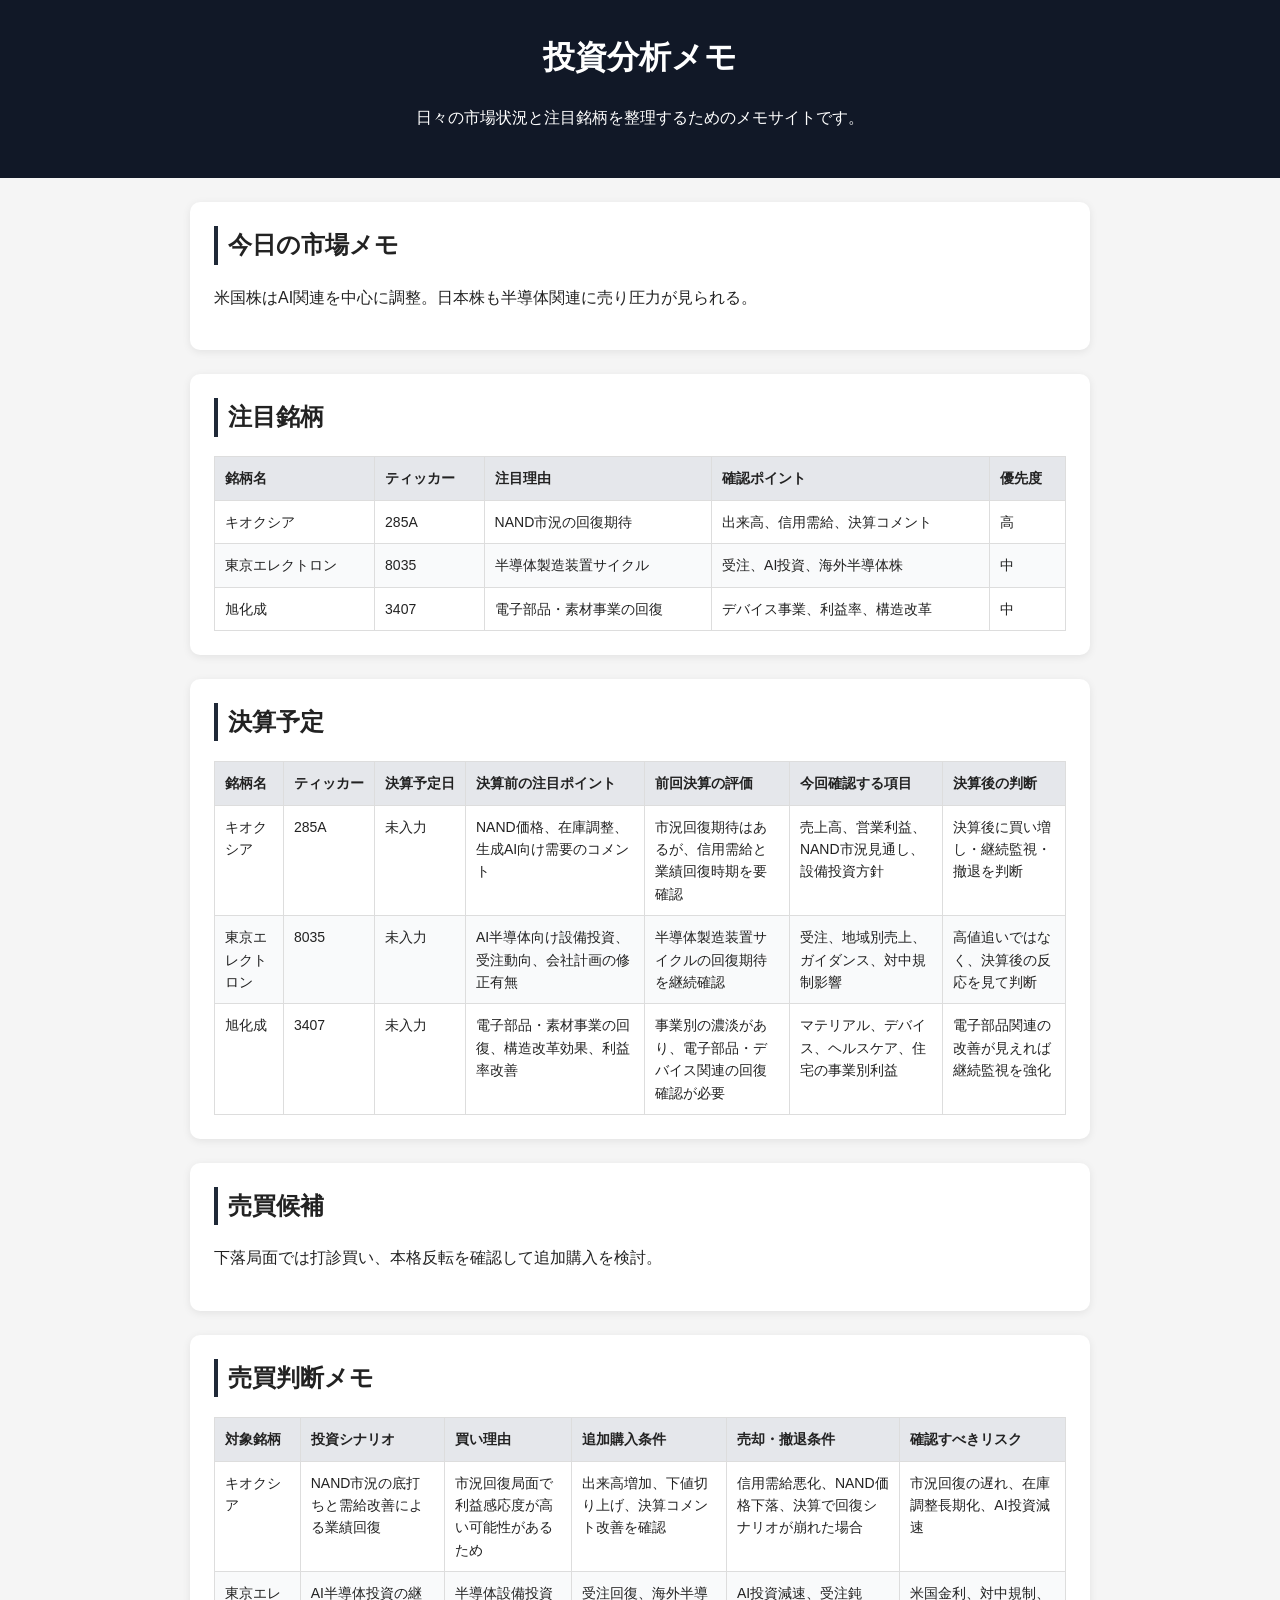
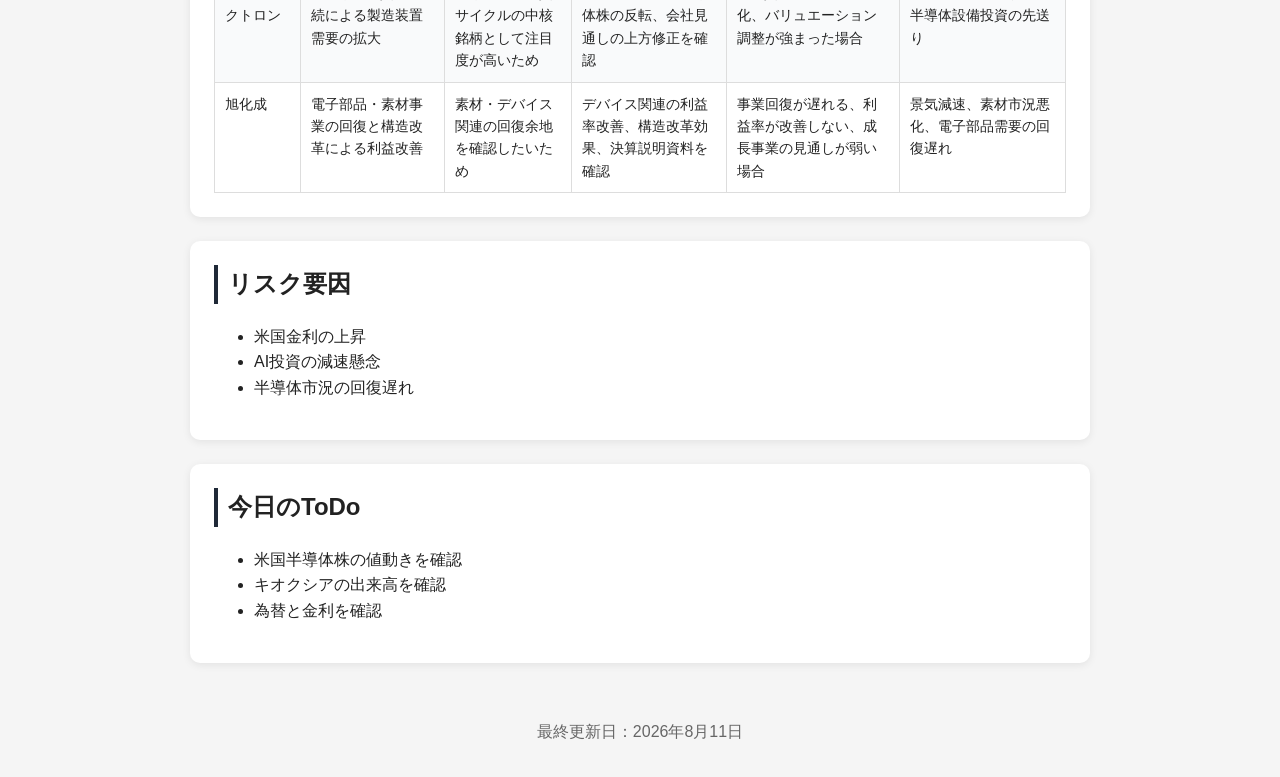
==== index.html @ b63d3e68 "Add earnings schedule section Add earnings schedule section" ====
<!DOCTYPE html>
<html lang="ja">
<head>
  <meta charset="UTF-8">
  <title>投資分析メモ</title>
  <link rel="stylesheet" href="style.css">
</head>
<body>
  <header>
    <h1>投資分析メモ</h1>
    <p>日々の市場状況と注目銘柄を整理するためのメモサイトです。</p>
  </header>

  <main>
    <section>
      <h2>今日の市場メモ</h2>
      <p>米国株はAI関連を中心に調整。日本株も半導体関連に売り圧力が見られる。</p>
    </section>

<section>
  <h2>注目銘柄</h2>
  <table>
    <thead>
      <tr>
        <th>銘柄名</th>
        <th>ティッカー</th>
        <th>注目理由</th>
        <th>確認ポイント</th>
        <th>優先度</th>
      </tr>
    </thead>
    <tbody>
      <tr>
        <td>キオクシア</td>
        <td>285A</td>
        <td>NAND市況の回復期待</td>
        <td>出来高、信用需給、決算コメント</td>
        <td>高</td>
      </tr>
      <tr>
        <td>東京エレクトロン</td>
        <td>8035</td>
        <td>半導体製造装置サイクル</td>
        <td>受注、AI投資、海外半導体株</td>
        <td>中</td>
      </tr>
      <tr>
        <td>旭化成</td>
        <td>3407</td>
        <td>電子部品・素材事業の回復</td>
        <td>デバイス事業、利益率、構造改革</td>
        <td>中</td>
      </tr>
    </tbody>
  </table>
</section>
<section>
  <h2>決算予定</h2>
  <table>
    <thead>
      <tr>
        <th>銘柄名</th>
        <th>ティッカー</th>
        <th>決算予定日</th>
        <th>決算前の注目ポイント</th>
        <th>前回決算の評価</th>
        <th>今回確認する項目</th>
        <th>決算後の判断</th>
      </tr>
    </thead>
    <tbody>
      <tr>
        <td>キオクシア</td>
        <td>285A</td>
        <td>未入力</td>
        <td>NAND価格、在庫調整、生成AI向け需要のコメント</td>
        <td>市況回復期待はあるが、信用需給と業績回復時期を要確認</td>
        <td>売上高、営業利益、NAND市況見通し、設備投資方針</td>
        <td>決算後に買い増し・継続監視・撤退を判断</td>
      </tr>
      <tr>
        <td>東京エレクトロン</td>
        <td>8035</td>
        <td>未入力</td>
        <td>AI半導体向け設備投資、受注動向、会社計画の修正有無</td>
        <td>半導体製造装置サイクルの回復期待を継続確認</td>
        <td>受注、地域別売上、ガイダンス、対中規制影響</td>
        <td>高値追いではなく、決算後の反応を見て判断</td>
      </tr>
      <tr>
        <td>旭化成</td>
        <td>3407</td>
        <td>未入力</td>
        <td>電子部品・素材事業の回復、構造改革効果、利益率改善</td>
        <td>事業別の濃淡があり、電子部品・デバイス関連の回復確認が必要</td>
        <td>マテリアル、デバイス、ヘルスケア、住宅の事業別利益</td>
        <td>電子部品関連の改善が見えれば継続監視を強化</td>
      </tr>
    </tbody>
  </table>
</section>
    <section>
      <h2>売買候補</h2>
      <p>下落局面では打診買い、本格反転を確認して追加購入を検討。</p>
    </section>
<section>
  <h2>売買判断メモ</h2>
  <table>
    <thead>
      <tr>
        <th>対象銘柄</th>
        <th>投資シナリオ</th>
        <th>買い理由</th>
        <th>追加購入条件</th>
        <th>売却・撤退条件</th>
        <th>確認すべきリスク</th>
      </tr>
    </thead>
    <tbody>
      <tr>
        <td>キオクシア</td>
        <td>NAND市況の底打ちと需給改善による業績回復</td>
        <td>市況回復局面で利益感応度が高い可能性があるため</td>
        <td>出来高増加、下値切り上げ、決算コメント改善を確認</td>
        <td>信用需給悪化、NAND価格下落、決算で回復シナリオが崩れた場合</td>
        <td>市況回復の遅れ、在庫調整長期化、AI投資減速</td>
      </tr>
      <tr>
        <td>東京エレクトロン</td>
        <td>AI半導体投資の継続による製造装置需要の拡大</td>
        <td>半導体設備投資サイクルの中核銘柄として注目度が高いため</td>
        <td>受注回復、海外半導体株の反転、会社見通しの上方修正を確認</td>
        <td>AI投資減速、受注鈍化、バリュエーション調整が強まった場合</td>
        <td>米国金利、対中規制、半導体設備投資の先送り</td>
      </tr>
      <tr>
        <td>旭化成</td>
        <td>電子部品・素材事業の回復と構造改革による利益改善</td>
        <td>素材・デバイス関連の回復余地を確認したいため</td>
        <td>デバイス関連の利益率改善、構造改革効果、決算説明資料を確認</td>
        <td>事業回復が遅れる、利益率が改善しない、成長事業の見通しが弱い場合</td>
        <td>景気減速、素材市況悪化、電子部品需要の回復遅れ</td>
      </tr>
    </tbody>
  </table>
</section>
    <section>
      <h2>リスク要因</h2>
      <ul>
        <li>米国金利の上昇</li>
        <li>AI投資の減速懸念</li>
        <li>半導体市況の回復遅れ</li>
      </ul>
    </section>

    <section>
      <h2>今日のToDo</h2>
      <ul>
        <li>米国半導体株の値動きを確認</li>
        <li>キオクシアの出来高を確認</li>
        <li>為替と金利を確認</li>
      </ul>
    </section>
  </main>

  <footer>
    <p>最終更新日：2026年8月11日</p>
  </footer>
</body>
</html>
---- style.css ----
body {
  font-family: sans-serif;
  line-height: 1.6;
  margin: 0;
  background-color: #f5f5f5;
  color: #222;
}

header {
  background-color: #111827;
  color: white;
  padding: 32px 24px;
  text-align: center;
}

main {
  max-width: 900px;
  margin: 24px auto;
  padding: 0 16px;
}

section {
  background-color: white;
  margin-bottom: 24px;
  padding: 24px;
  border-radius: 10px;
  box-shadow: 0 2px 8px rgba(0, 0, 0, 0.08);
}

h1, h2 {
  margin-top: 0;
}
h2 {
  border-left: 4px solid #1f2937;
  padding-left: 10px;
}

footer {
  text-align: center;
  padding: 16px;
  color: #666;
}
table {
  width: 100%;
  border-collapse: collapse;
  margin-top: 12px;
  background-color: white;
}

th, td {
  border: 1px solid #ddd;
  padding: 10px;
  text-align: left;
  vertical-align: top;
  font-size: 14px;
}

th {
  background-color: #e5e7eb;
  font-weight: bold;
  white-space: nowrap;
}

tr:nth-child(even) {
  background-color: #f9fafb;
}

@media (max-width: 768px) {
  main {
    padding: 0 8px;
  }

  section {
    padding: 16px;
  }

  table {
    display: block;
    overflow-x: auto;
    white-space: nowrap;
  }
}
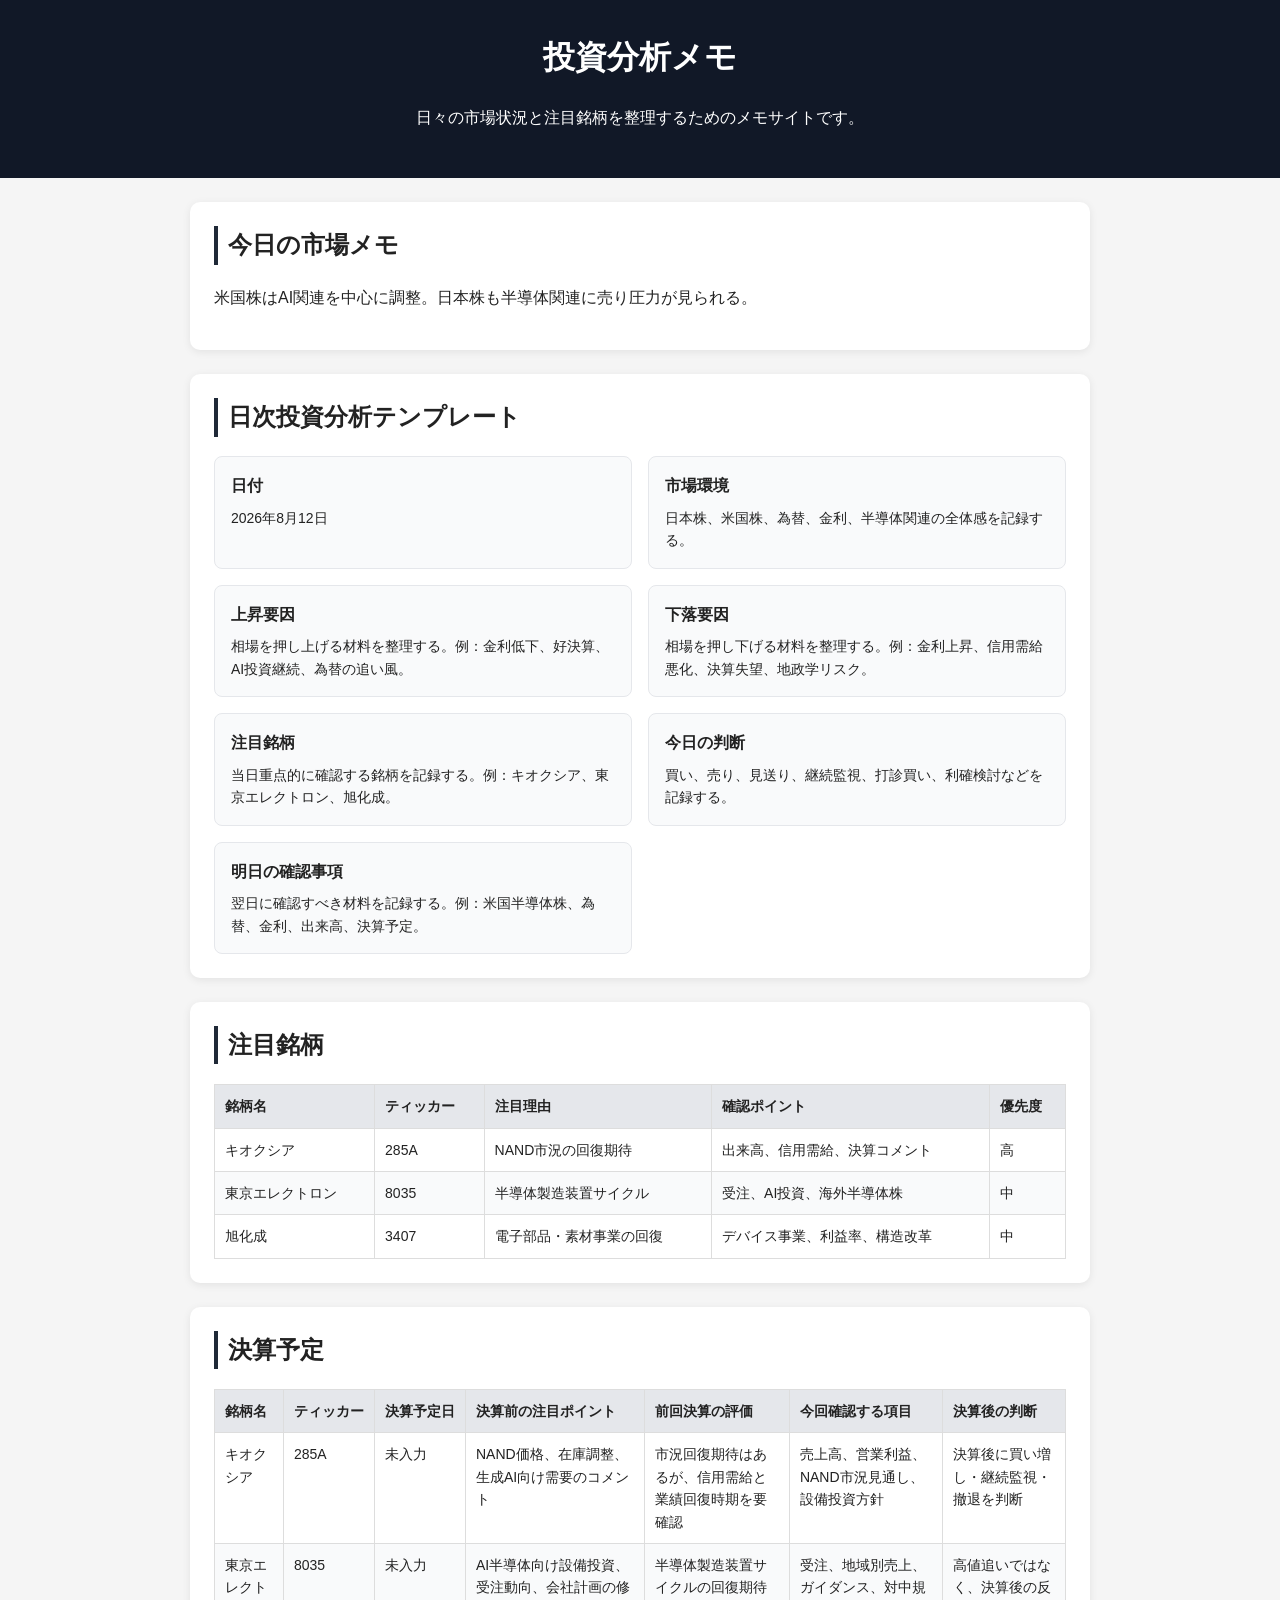
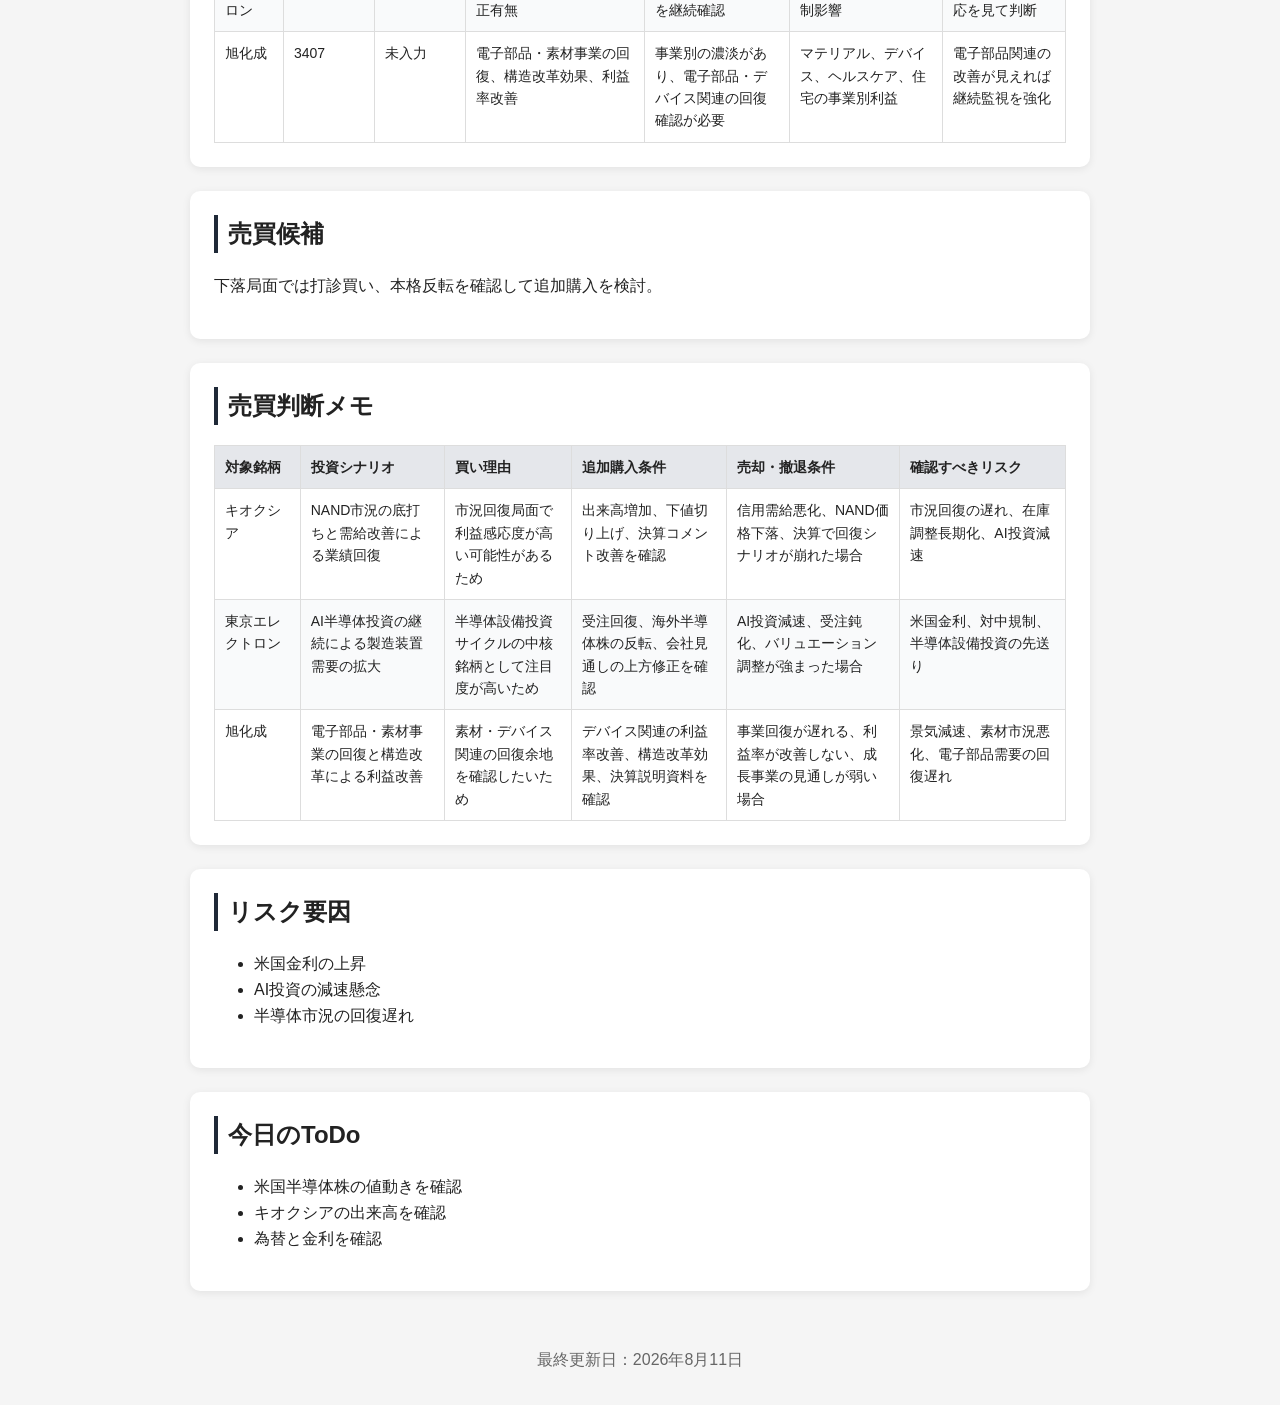
==== commit 7c6bc467: "Add daily analysis template section Add a card-based template for daily market review, drivers, deci" ====
--- a/index.html
+++ b/index.html
@@ -16,7 +16,45 @@
       <h2>今日の市場メモ</h2>
       <p>米国株はAI関連を中心に調整。日本株も半導体関連に売り圧力が見られる。</p>
     </section>
-
+<section>
+  <h2>日次投資分析テンプレート</h2>
+  <div class="analysis-template">
+    <div class="template-item">
+      <h3>日付</h3>
+      <p>2026年8月12日</p>
+    </div>
+
+    <div class="template-item">
+      <h3>市場環境</h3>
+      <p>日本株、米国株、為替、金利、半導体関連の全体感を記録する。</p>
+    </div>
+
+    <div class="template-item">
+      <h3>上昇要因</h3>
+      <p>相場を押し上げる材料を整理する。例：金利低下、好決算、AI投資継続、為替の追い風。</p>
+    </div>
+
+    <div class="template-item">
+      <h3>下落要因</h3>
+      <p>相場を押し下げる材料を整理する。例：金利上昇、信用需給悪化、決算失望、地政学リスク。</p>
+    </div>
+
+    <div class="template-item">
+      <h3>注目銘柄</h3>
+      <p>当日重点的に確認する銘柄を記録する。例：キオクシア、東京エレクトロン、旭化成。</p>
+    </div>
+
+    <div class="template-item">
+      <h3>今日の判断</h3>
+      <p>買い、売り、見送り、継続監視、打診買い、利確検討などを記録する。</p>
+    </div>
+
+    <div class="template-item">
+      <h3>明日の確認事項</h3>
+      <p>翌日に確認すべき材料を記録する。例：米国半導体株、為替、金利、出来高、決算予定。</p>
+    </div>
+  </div>
+</section>
 <section>
   <h2>注目銘柄</h2>
   <table>
--- a/style.css
+++ b/style.css
@@ -79,4 +79,31 @@
     overflow-x: auto;
     white-space: nowrap;
   }
+   .analysis-template {
+    grid-template-columns: 1fr;
+  } 
+}
+.analysis-template {
+  display: grid;
+  grid-template-columns: 1fr 1fr;
+  gap: 16px;
+  margin-top: 16px;
+}
+
+.template-item {
+  border: 1px solid #e5e7eb;
+  border-radius: 8px;
+  padding: 16px;
+  background-color: #f9fafb;
+}
+
+.template-item h3 {
+  margin-top: 0;
+  margin-bottom: 8px;
+  font-size: 16px;
+}
+
+.template-item p {
+  margin: 0;
+  font-size: 14px;
 }
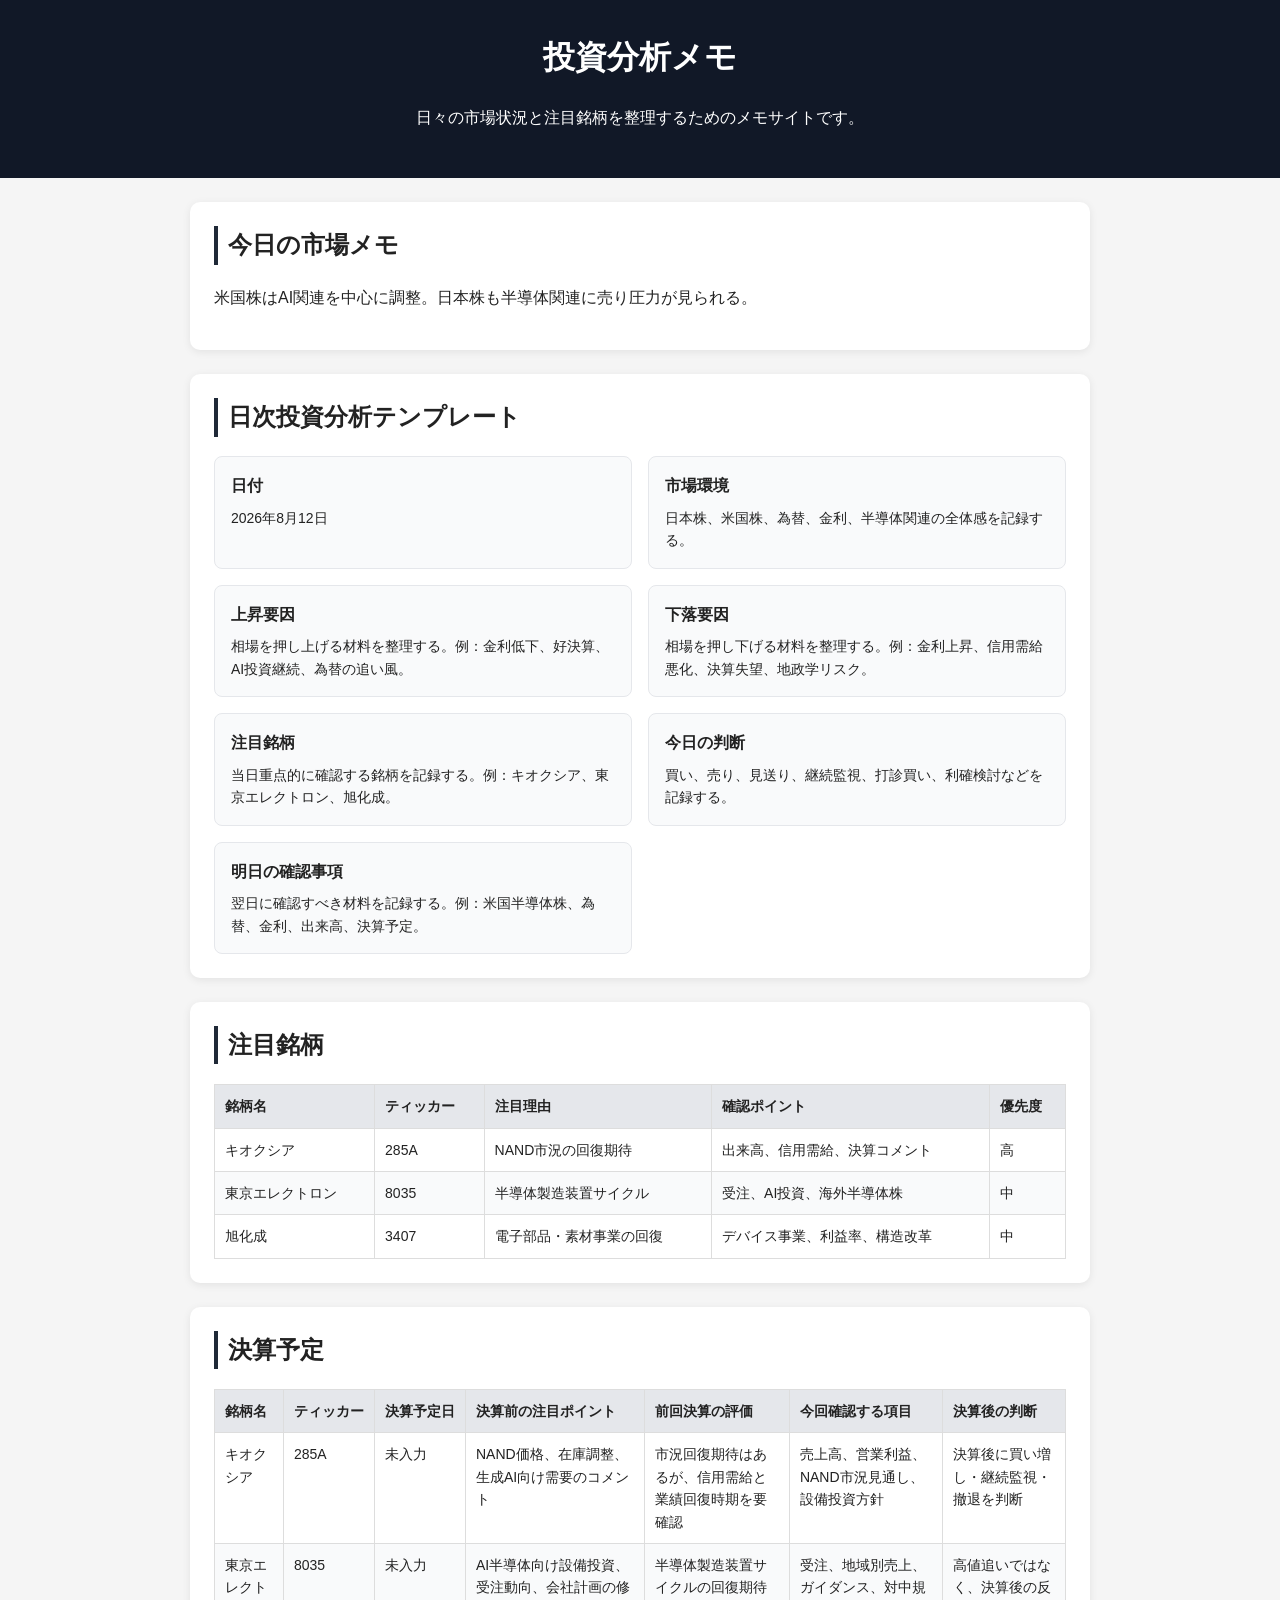
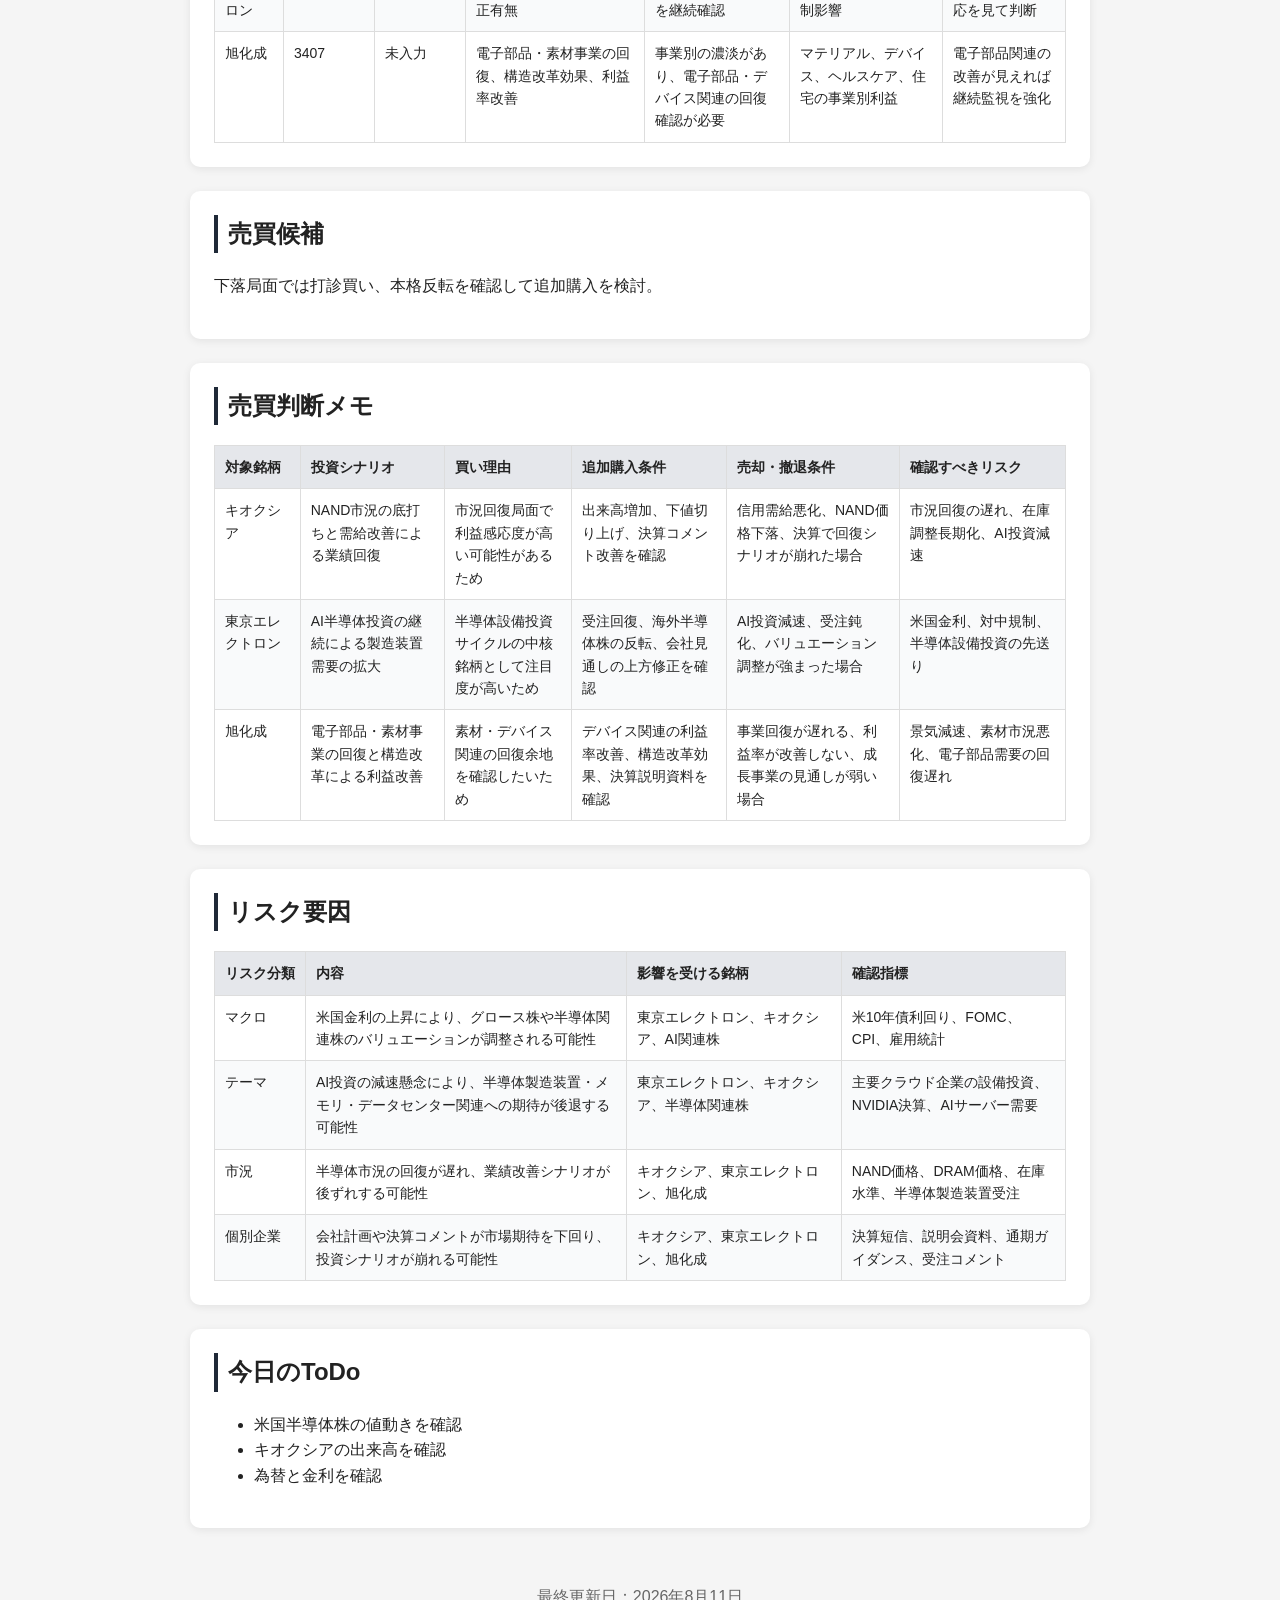
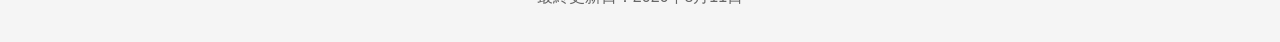
==== commit d6ef1f07: "Add risk category table Replace the risk list with a structured table and document the change in REA" ====
--- a/index.html
+++ b/index.html
@@ -182,14 +182,45 @@
     </tbody>
   </table>
 </section>
-    <section>
-      <h2>リスク要因</h2>
-      <ul>
-        <li>米国金利の上昇</li>
-        <li>AI投資の減速懸念</li>
-        <li>半導体市況の回復遅れ</li>
-      </ul>
-    </section>
+<section>
+  <h2>リスク要因</h2>
+  <table>
+    <thead>
+      <tr>
+        <th>リスク分類</th>
+        <th>内容</th>
+        <th>影響を受ける銘柄</th>
+        <th>確認指標</th>
+      </tr>
+    </thead>
+    <tbody>
+      <tr>
+        <td>マクロ</td>
+        <td>米国金利の上昇により、グロース株や半導体関連株のバリュエーションが調整される可能性</td>
+        <td>東京エレクトロン、キオクシア、AI関連株</td>
+        <td>米10年債利回り、FOMC、CPI、雇用統計</td>
+      </tr>
+      <tr>
+        <td>テーマ</td>
+        <td>AI投資の減速懸念により、半導体製造装置・メモリ・データセンター関連への期待が後退する可能性</td>
+        <td>東京エレクトロン、キオクシア、半導体関連株</td>
+        <td>主要クラウド企業の設備投資、NVIDIA決算、AIサーバー需要</td>
+      </tr>
+      <tr>
+        <td>市況</td>
+        <td>半導体市況の回復が遅れ、業績改善シナリオが後ずれする可能性</td>
+        <td>キオクシア、東京エレクトロン、旭化成</td>
+        <td>NAND価格、DRAM価格、在庫水準、半導体製造装置受注</td>
+      </tr>
+      <tr>
+        <td>個別企業</td>
+        <td>会社計画や決算コメントが市場期待を下回り、投資シナリオが崩れる可能性</td>
+        <td>キオクシア、東京エレクトロン、旭化成</td>
+        <td>決算短信、説明会資料、通期ガイダンス、受注コメント</td>
+      </tr>
+    </tbody>
+  </table>
+</section>
 
     <section>
       <h2>今日のToDo</h2>
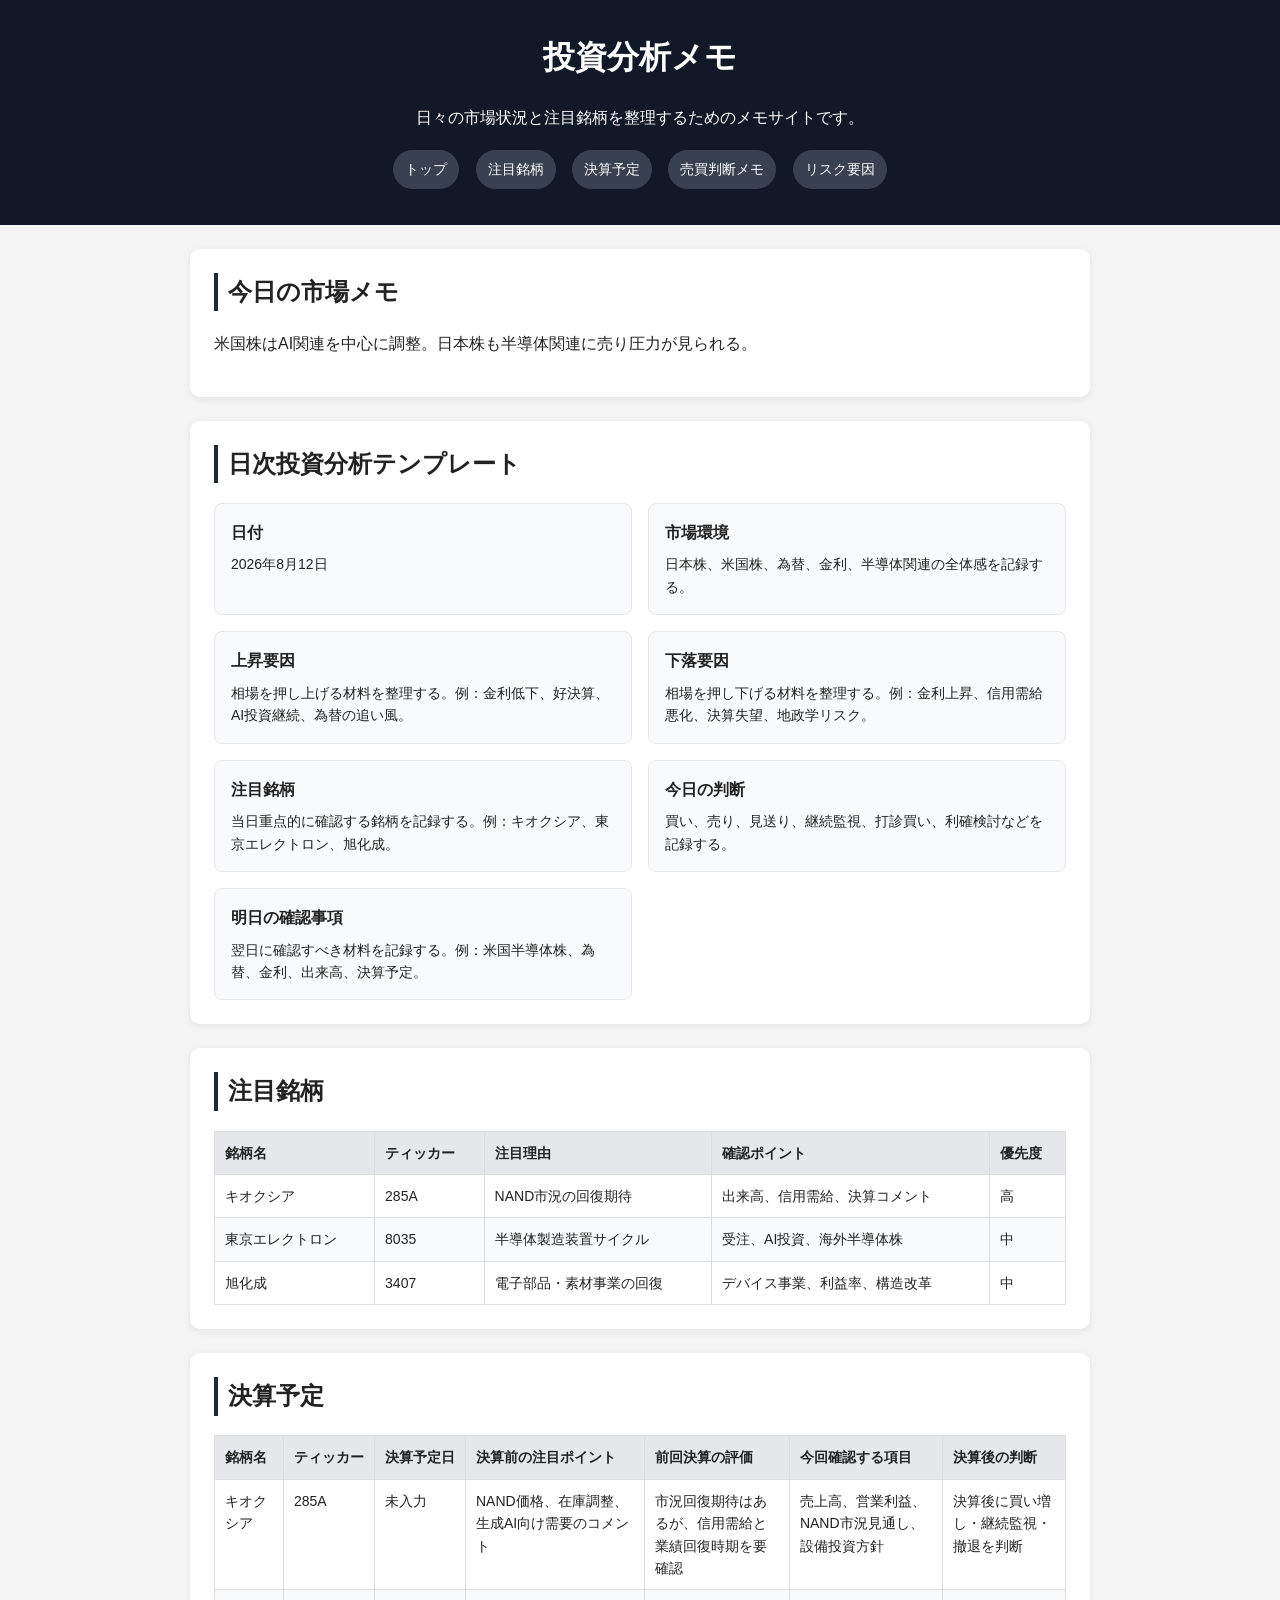
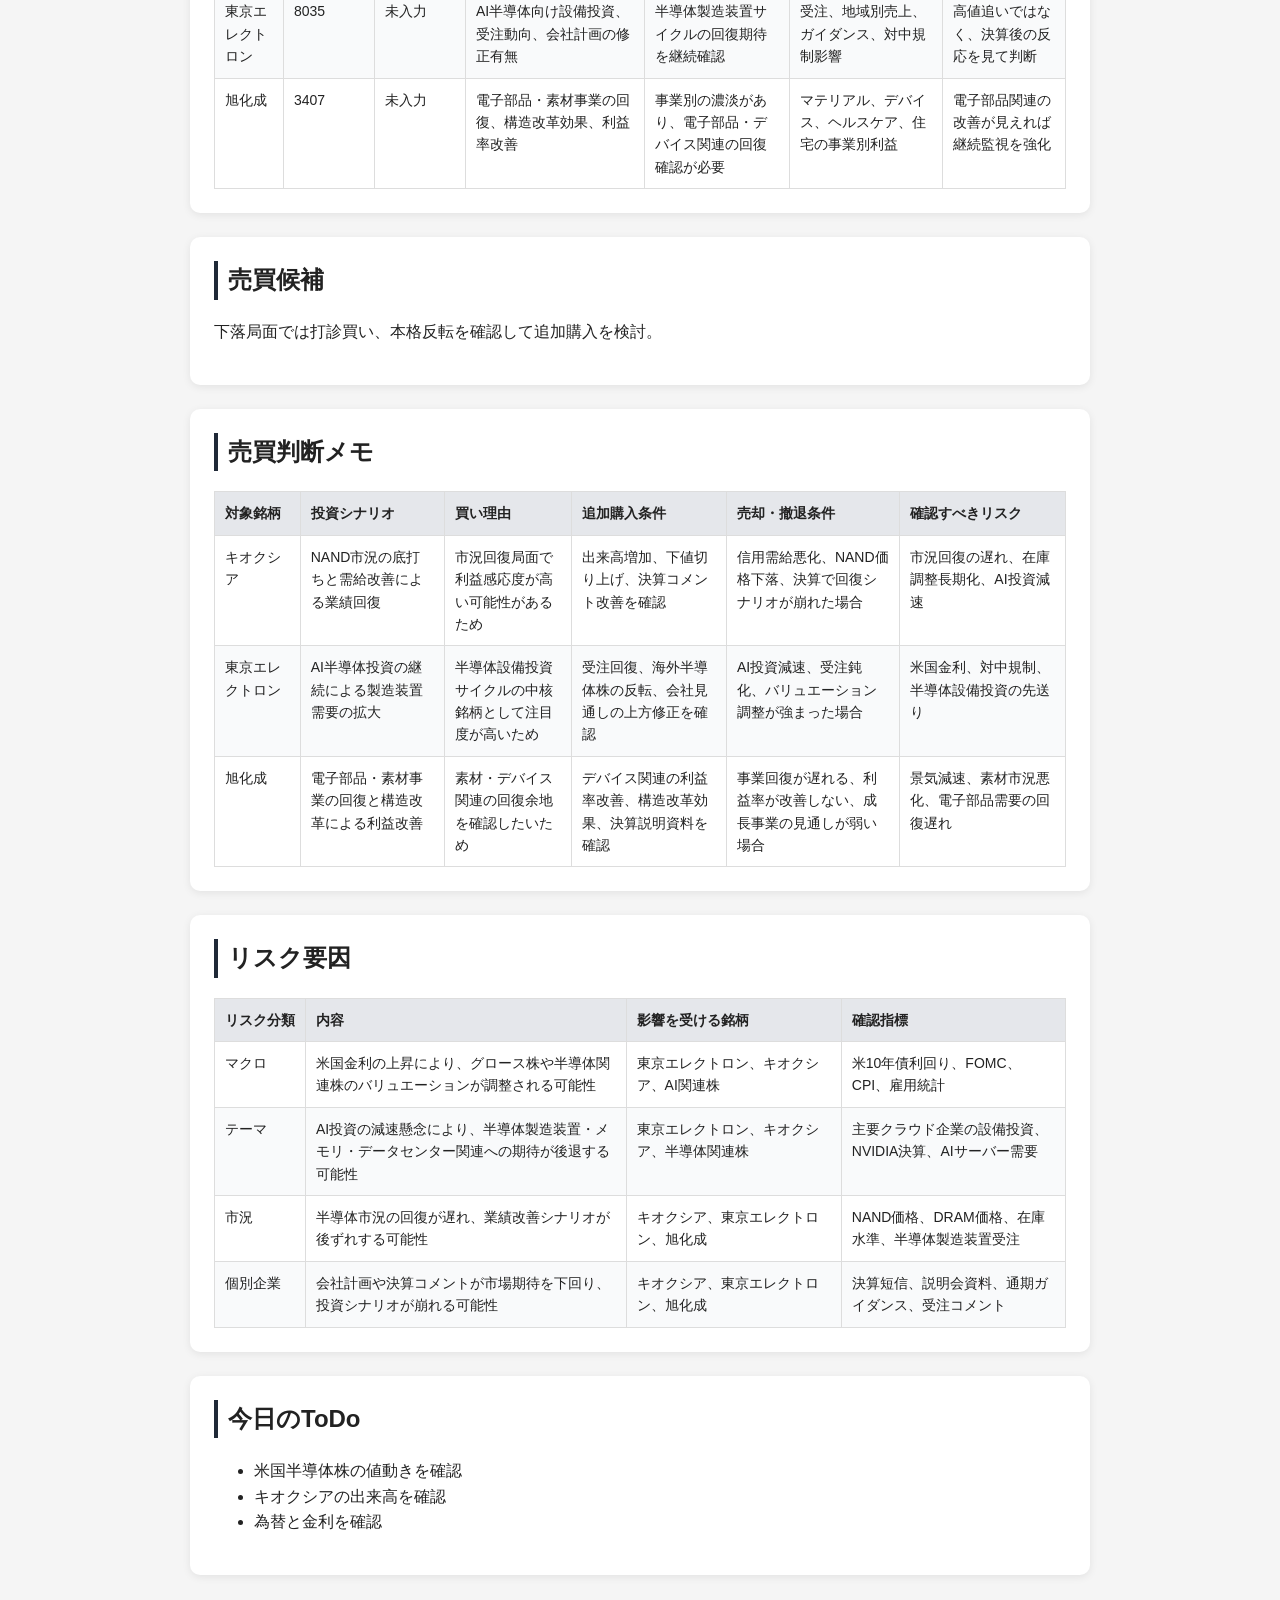
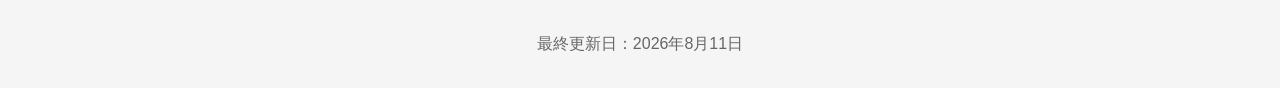
==== commit 37845993: "Add multiple pages structure Add dedicated pages for stocks, earnings, trade notes, and risks with s" ====
--- a/index.html
+++ b/index.html
@@ -6,10 +6,17 @@
   <link rel="stylesheet" href="style.css">
 </head>
 <body>
-  <header>
-    <h1>投資分析メモ</h1>
-    <p>日々の市場状況と注目銘柄を整理するためのメモサイトです。</p>
-  </header>
+<header>
+  <h1>投資分析メモ</h1>
+  <p>日々の市場状況と注目銘柄を整理するためのメモサイトです。</p>
+  <nav>
+    <a href="index.html">トップ</a>
+    <a href="stocks.html">注目銘柄</a>
+    <a href="earnings.html">決算予定</a>
+    <a href="trade-notes.html">売買判断メモ</a>
+    <a href="risks.html">リスク要因</a>
+  </nav>
+</header>
 
   <main>
     <section>
--- a/style.css
+++ b/style.css
@@ -82,6 +82,10 @@
    .analysis-template {
     grid-template-columns: 1fr;
   } 
+  nav a {
+    display: block;
+    margin: 8px 0;
+  }
 }
 .analysis-template {
   display: grid;
@@ -106,4 +110,23 @@
 .template-item p {
   margin: 0;
   font-size: 14px;
+}
+
+nav {
+  margin-top: 16px;
+}
+
+nav a {
+  display: inline-block;
+  margin: 4px 6px;
+  padding: 8px 12px;
+  border-radius: 999px;
+  background-color: #374151;
+  color: white;
+  text-decoration: none;
+  font-size: 14px;
+}
+
+nav a:hover {
+  background-color: #4b5563;
 }
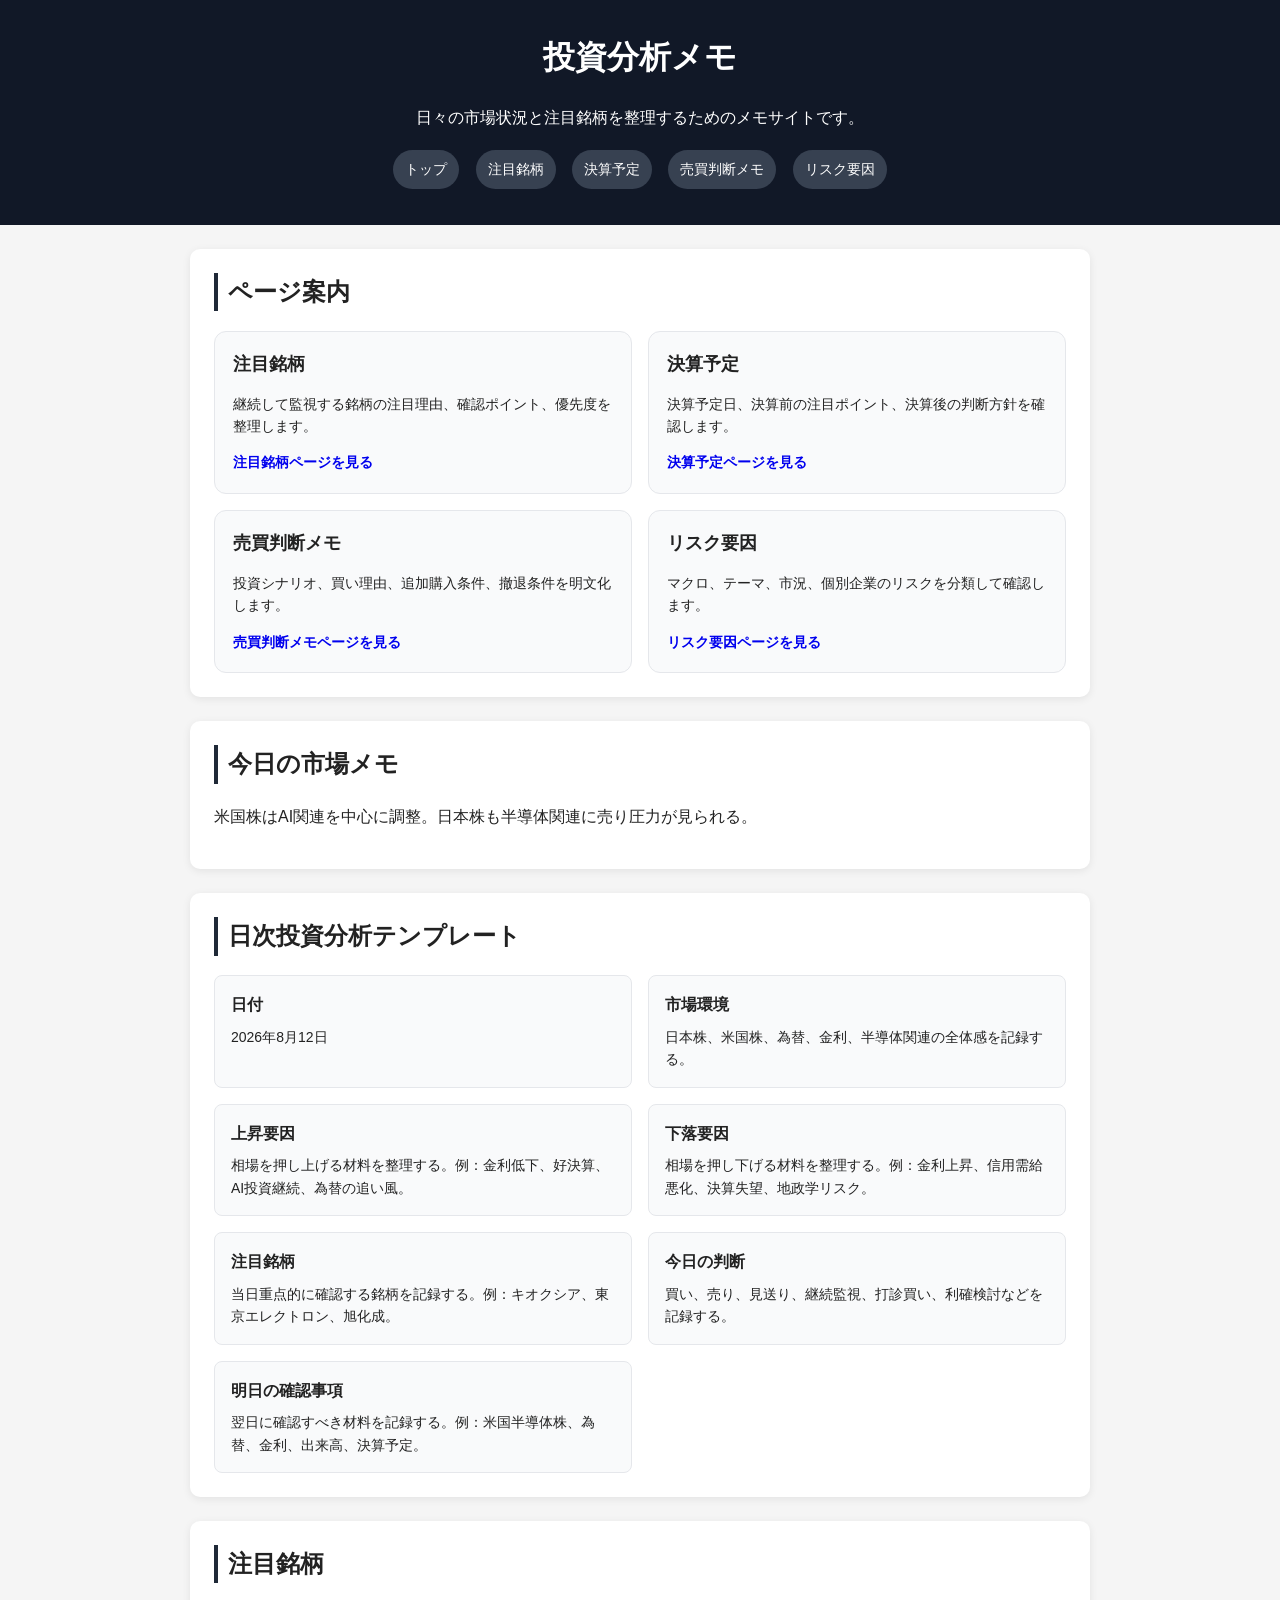
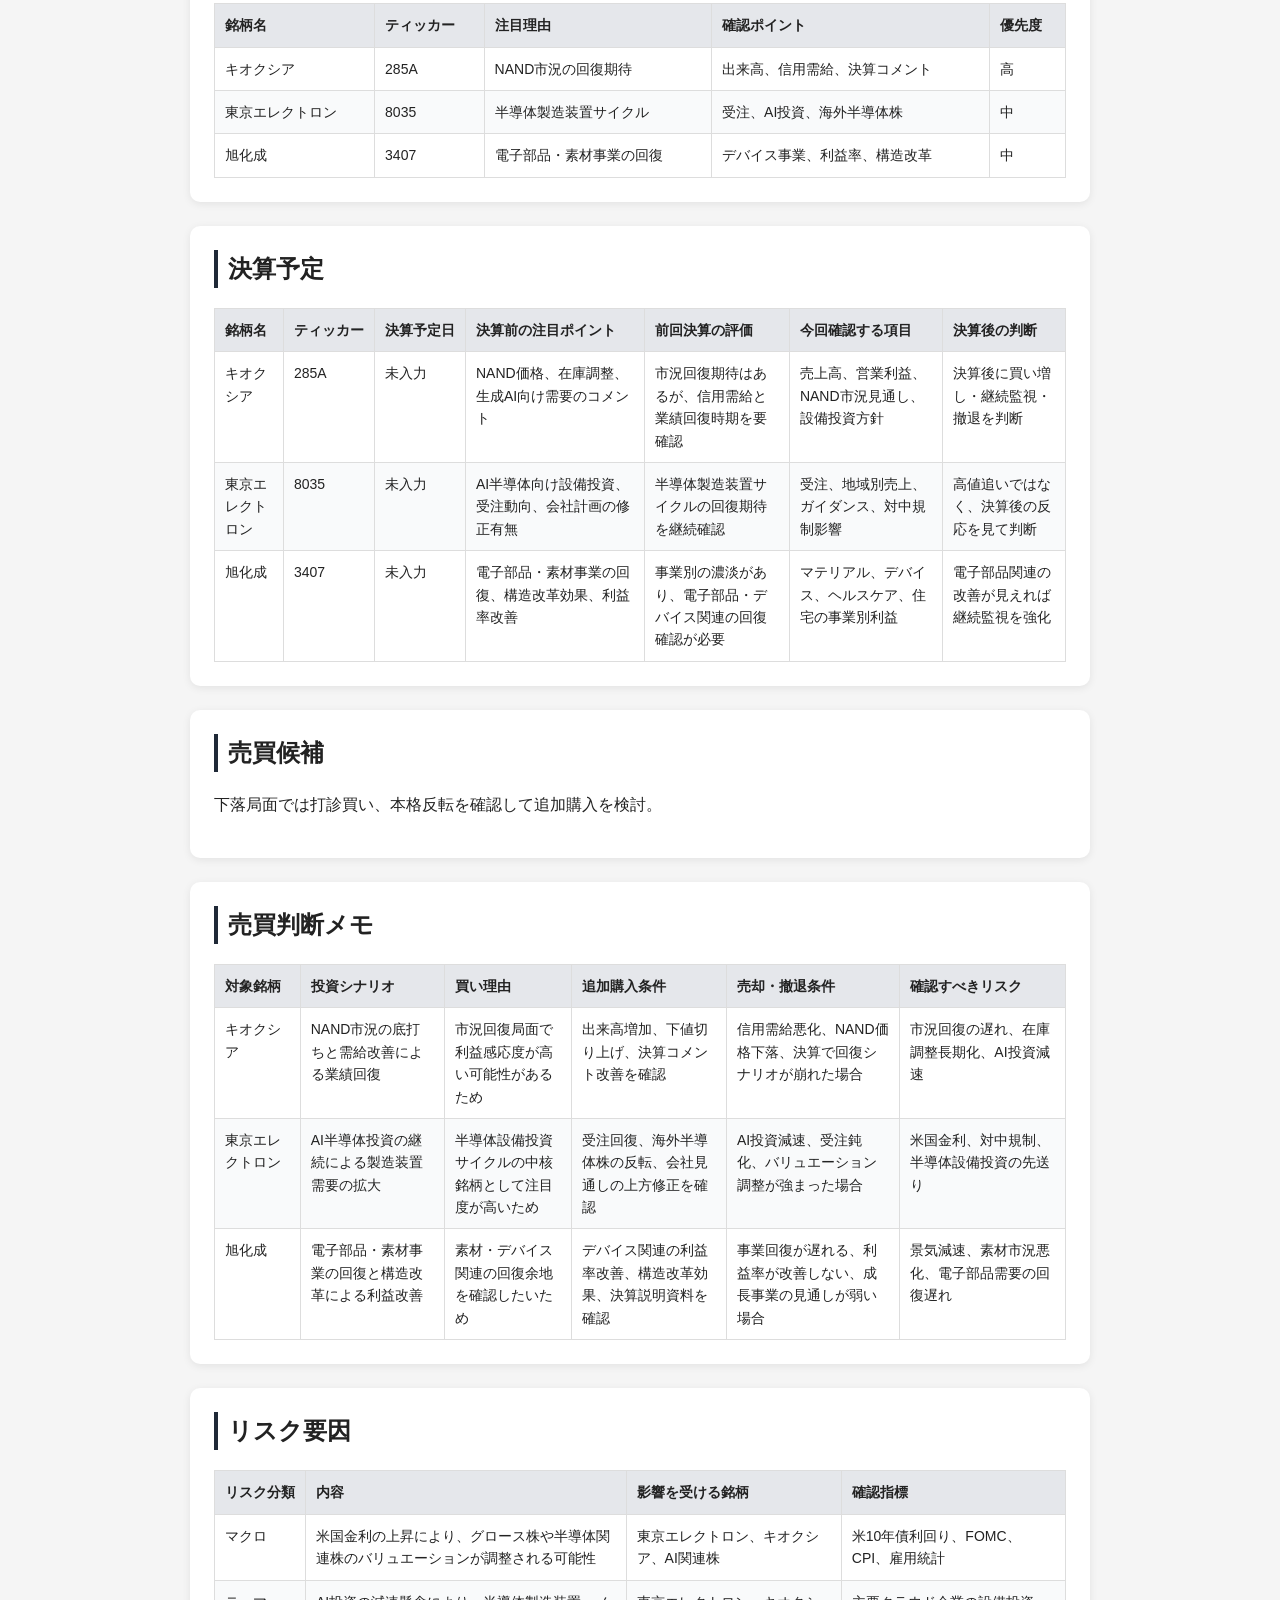
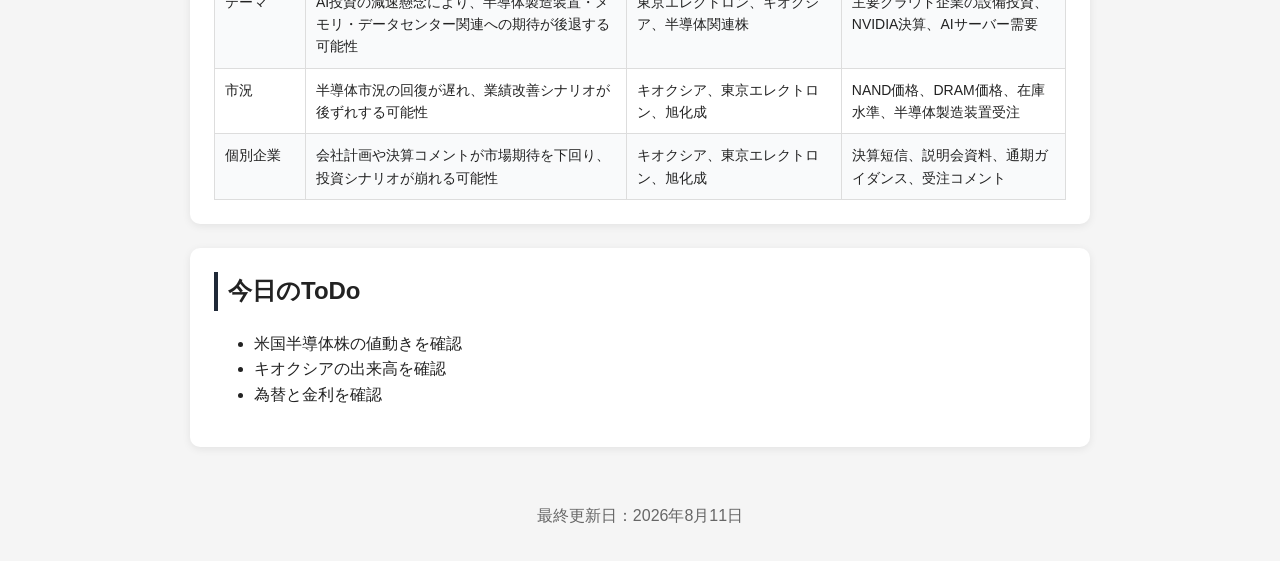
==== commit 555ffec9: "Add page guide section Add card-style guide links to dedicated pages on the top page" ====
--- a/index.html
+++ b/index.html
@@ -19,6 +19,34 @@
 </header>
 
   <main>
+        <section>
+      <h2>ページ案内</h2>
+      <div class="page-guide">
+        <article class="page-card">
+          <h3>注目銘柄</h3>
+          <p>継続して監視する銘柄の注目理由、確認ポイント、優先度を整理します。</p>
+          <a href="stocks.html">注目銘柄ページを見る</a>
+        </article>
+
+        <article class="page-card">
+          <h3>決算予定</h3>
+          <p>決算予定日、決算前の注目ポイント、決算後の判断方針を確認します。</p>
+          <a href="earnings.html">決算予定ページを見る</a>
+        </article>
+
+        <article class="page-card">
+          <h3>売買判断メモ</h3>
+          <p>投資シナリオ、買い理由、追加購入条件、撤退条件を明文化します。</p>
+          <a href="trade-notes.html">売買判断メモページを見る</a>
+        </article>
+
+        <article class="page-card">
+          <h3>リスク要因</h3>
+          <p>マクロ、テーマ、市況、個別企業のリスクを分類して確認します。</p>
+          <a href="risks.html">リスク要因ページを見る</a>
+        </article>
+      </div>
+    </section>
     <section>
       <h2>今日の市場メモ</h2>
       <p>米国株はAI関連を中心に調整。日本株も半導体関連に売り圧力が見られる。</p>
--- a/style.css
+++ b/style.css
@@ -86,6 +86,9 @@
     display: block;
     margin: 8px 0;
   }
+    .page-guide {
+    grid-template-columns: 1fr;
+  }
 }
 .analysis-template {
   display: grid;
@@ -129,4 +132,36 @@
 
 nav a:hover {
   background-color: #4b5563;
+}
+
+.page-guide {
+  display: grid;
+  grid-template-columns: 1fr 1fr;
+  gap: 16px;
+  margin-top: 16px;
+}
+
+.page-card {
+  border: 1px solid #e5e7eb;
+  border-radius: 12px;
+  padding: 18px;
+  background-color: #f9fafb;
+}
+
+.page-card h3 {
+  margin-top: 0;
+  margin-bottom: 8px;
+  font-size: 18px;
+}
+
+.page-card p {
+  margin-bottom: 12px;
+  font-size: 14px;
+}
+
+.page-card a {
+  display: inline-block;
+  font-size: 14px;
+  font-weight: bold;
+  text-decoration: none;
 }
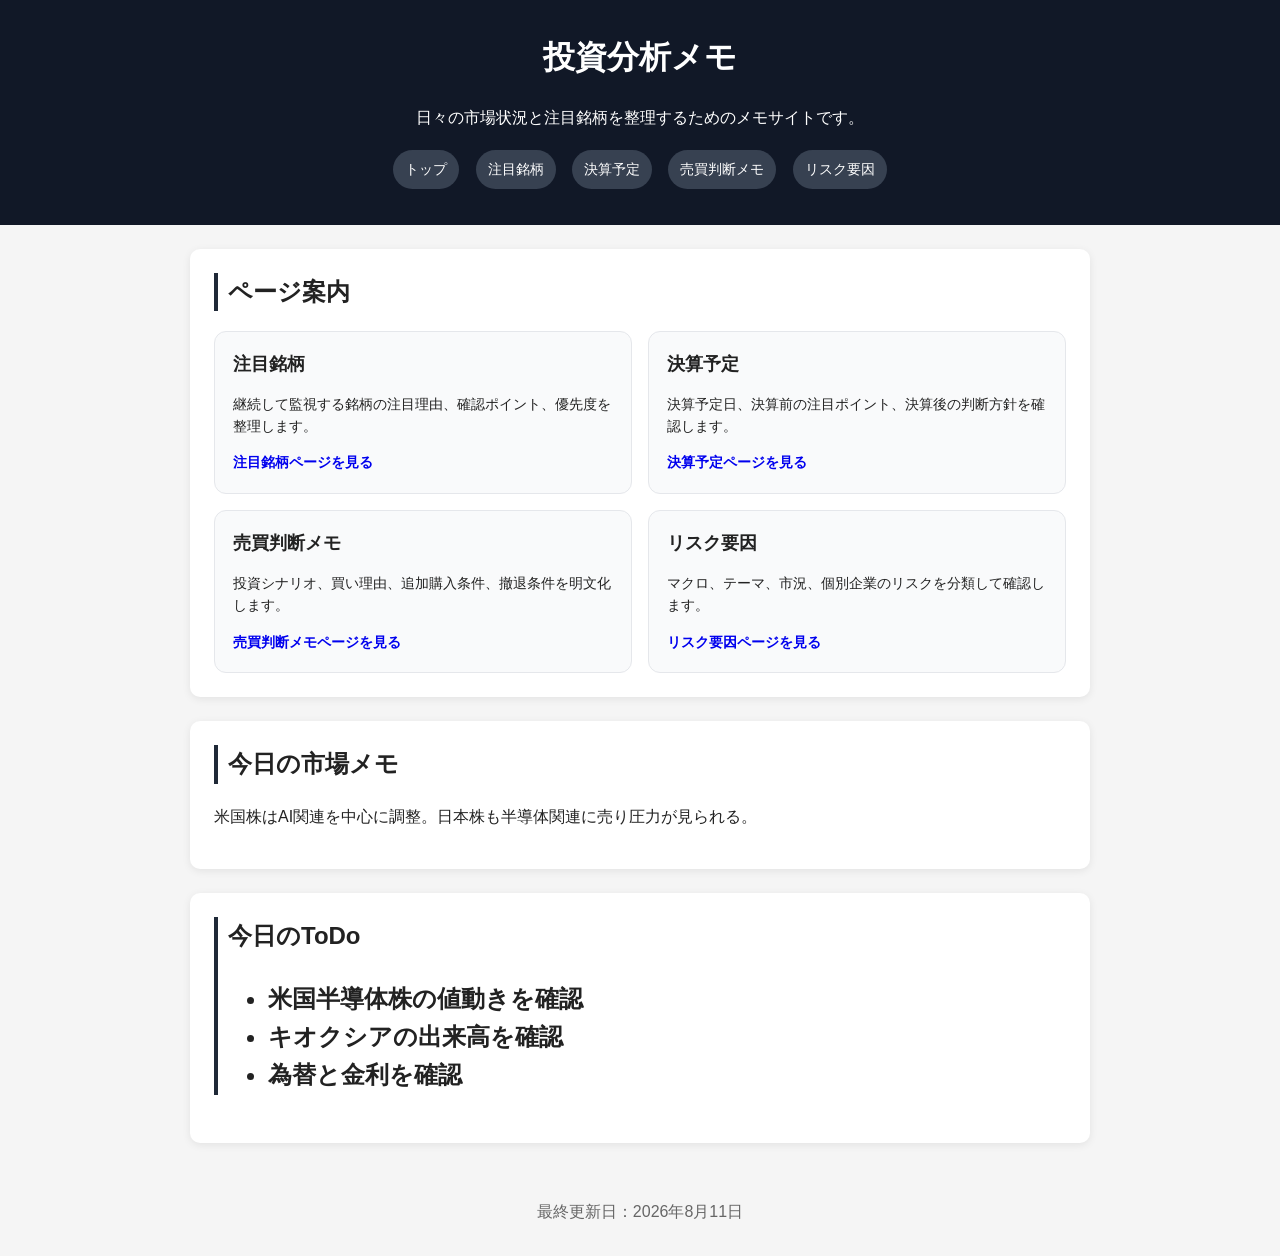
==== commit e6870157: "Simplify top page content Remove detailed sections from the top page and keep them in dedicated page" ====
--- a/index.html
+++ b/index.html
@@ -51,214 +51,15 @@
       <h2>今日の市場メモ</h2>
       <p>米国株はAI関連を中心に調整。日本株も半導体関連に売り圧力が見られる。</p>
     </section>
-<section>
-  <h2>日次投資分析テンプレート</h2>
-  <div class="analysis-template">
-    <div class="template-item">
-      <h3>日付</h3>
-      <p>2026年8月12日</p>
-    </div>
 
-    <div class="template-item">
-      <h3>市場環境</h3>
-      <p>日本株、米国株、為替、金利、半導体関連の全体感を記録する。</p>
-    </div>
 
-    <div class="template-item">
-      <h3>上昇要因</h3>
-      <p>相場を押し上げる材料を整理する。例：金利低下、好決算、AI投資継続、為替の追い風。</p>
-    </div>
 
-    <div class="template-item">
-      <h3>下落要因</h3>
-      <p>相場を押し下げる材料を整理する。例：金利上昇、信用需給悪化、決算失望、地政学リスク。</p>
-    </div>
 
-    <div class="template-item">
-      <h3>注目銘柄</h3>
-      <p>当日重点的に確認する銘柄を記録する。例：キオクシア、東京エレクトロン、旭化成。</p>
-    </div>
 
-    <div class="template-item">
-      <h3>今日の判断</h3>
-      <p>買い、売り、見送り、継続監視、打診買い、利確検討などを記録する。</p>
-    </div>
 
-    <div class="template-item">
-      <h3>明日の確認事項</h3>
-      <p>翌日に確認すべき材料を記録する。例：米国半導体株、為替、金利、出来高、決算予定。</p>
-    </div>
-  </div>
-</section>
-<section>
-  <h2>注目銘柄</h2>
-  <table>
-    <thead>
-      <tr>
-        <th>銘柄名</th>
-        <th>ティッカー</th>
-        <th>注目理由</th>
-        <th>確認ポイント</th>
-        <th>優先度</th>
-      </tr>
-    </thead>
-    <tbody>
-      <tr>
-        <td>キオクシア</td>
-        <td>285A</td>
-        <td>NAND市況の回復期待</td>
-        <td>出来高、信用需給、決算コメント</td>
-        <td>高</td>
-      </tr>
-      <tr>
-        <td>東京エレクトロン</td>
-        <td>8035</td>
-        <td>半導体製造装置サイクル</td>
-        <td>受注、AI投資、海外半導体株</td>
-        <td>中</td>
-      </tr>
-      <tr>
-        <td>旭化成</td>
-        <td>3407</td>
-        <td>電子部品・素材事業の回復</td>
-        <td>デバイス事業、利益率、構造改革</td>
-        <td>中</td>
-      </tr>
-    </tbody>
-  </table>
-</section>
-<section>
-  <h2>決算予定</h2>
-  <table>
-    <thead>
-      <tr>
-        <th>銘柄名</th>
-        <th>ティッカー</th>
-        <th>決算予定日</th>
-        <th>決算前の注目ポイント</th>
-        <th>前回決算の評価</th>
-        <th>今回確認する項目</th>
-        <th>決算後の判断</th>
-      </tr>
-    </thead>
-    <tbody>
-      <tr>
-        <td>キオクシア</td>
-        <td>285A</td>
-        <td>未入力</td>
-        <td>NAND価格、在庫調整、生成AI向け需要のコメント</td>
-        <td>市況回復期待はあるが、信用需給と業績回復時期を要確認</td>
-        <td>売上高、営業利益、NAND市況見通し、設備投資方針</td>
-        <td>決算後に買い増し・継続監視・撤退を判断</td>
-      </tr>
-      <tr>
-        <td>東京エレクトロン</td>
-        <td>8035</td>
-        <td>未入力</td>
-        <td>AI半導体向け設備投資、受注動向、会社計画の修正有無</td>
-        <td>半導体製造装置サイクルの回復期待を継続確認</td>
-        <td>受注、地域別売上、ガイダンス、対中規制影響</td>
-        <td>高値追いではなく、決算後の反応を見て判断</td>
-      </tr>
-      <tr>
-        <td>旭化成</td>
-        <td>3407</td>
-        <td>未入力</td>
-        <td>電子部品・素材事業の回復、構造改革効果、利益率改善</td>
-        <td>事業別の濃淡があり、電子部品・デバイス関連の回復確認が必要</td>
-        <td>マテリアル、デバイス、ヘルスケア、住宅の事業別利益</td>
-        <td>電子部品関連の改善が見えれば継続監視を強化</td>
-      </tr>
-    </tbody>
-  </table>
-</section>
-    <section>
-      <h2>売買候補</h2>
-      <p>下落局面では打診買い、本格反転を確認して追加購入を検討。</p>
-    </section>
-<section>
-  <h2>売買判断メモ</h2>
-  <table>
-    <thead>
-      <tr>
-        <th>対象銘柄</th>
-        <th>投資シナリオ</th>
-        <th>買い理由</th>
-        <th>追加購入条件</th>
-        <th>売却・撤退条件</th>
-        <th>確認すべきリスク</th>
-      </tr>
-    </thead>
-    <tbody>
-      <tr>
-        <td>キオクシア</td>
-        <td>NAND市況の底打ちと需給改善による業績回復</td>
-        <td>市況回復局面で利益感応度が高い可能性があるため</td>
-        <td>出来高増加、下値切り上げ、決算コメント改善を確認</td>
-        <td>信用需給悪化、NAND価格下落、決算で回復シナリオが崩れた場合</td>
-        <td>市況回復の遅れ、在庫調整長期化、AI投資減速</td>
-      </tr>
-      <tr>
-        <td>東京エレクトロン</td>
-        <td>AI半導体投資の継続による製造装置需要の拡大</td>
-        <td>半導体設備投資サイクルの中核銘柄として注目度が高いため</td>
-        <td>受注回復、海外半導体株の反転、会社見通しの上方修正を確認</td>
-        <td>AI投資減速、受注鈍化、バリュエーション調整が強まった場合</td>
-        <td>米国金利、対中規制、半導体設備投資の先送り</td>
-      </tr>
-      <tr>
-        <td>旭化成</td>
-        <td>電子部品・素材事業の回復と構造改革による利益改善</td>
-        <td>素材・デバイス関連の回復余地を確認したいため</td>
-        <td>デバイス関連の利益率改善、構造改革効果、決算説明資料を確認</td>
-        <td>事業回復が遅れる、利益率が改善しない、成長事業の見通しが弱い場合</td>
-        <td>景気減速、素材市況悪化、電子部品需要の回復遅れ</td>
-      </tr>
-    </tbody>
-  </table>
-</section>
-<section>
-  <h2>リスク要因</h2>
-  <table>
-    <thead>
-      <tr>
-        <th>リスク分類</th>
-        <th>内容</th>
-        <th>影響を受ける銘柄</th>
-        <th>確認指標</th>
-      </tr>
-    </thead>
-    <tbody>
-      <tr>
-        <td>マクロ</td>
-        <td>米国金利の上昇により、グロース株や半導体関連株のバリュエーションが調整される可能性</td>
-        <td>東京エレクトロン、キオクシア、AI関連株</td>
-        <td>米10年債利回り、FOMC、CPI、雇用統計</td>
-      </tr>
-      <tr>
-        <td>テーマ</td>
-        <td>AI投資の減速懸念により、半導体製造装置・メモリ・データセンター関連への期待が後退する可能性</td>
-        <td>東京エレクトロン、キオクシア、半導体関連株</td>
-        <td>主要クラウド企業の設備投資、NVIDIA決算、AIサーバー需要</td>
-      </tr>
-      <tr>
-        <td>市況</td>
-        <td>半導体市況の回復が遅れ、業績改善シナリオが後ずれする可能性</td>
-        <td>キオクシア、東京エレクトロン、旭化成</td>
-        <td>NAND価格、DRAM価格、在庫水準、半導体製造装置受注</td>
-      </tr>
-      <tr>
-        <td>個別企業</td>
-        <td>会社計画や決算コメントが市場期待を下回り、投資シナリオが崩れる可能性</td>
-        <td>キオクシア、東京エレクトロン、旭化成</td>
-        <td>決算短信、説明会資料、通期ガイダンス、受注コメント</td>
-      </tr>
-    </tbody>
-  </table>
-</section>
 
     <section>
-      <h2>今日のToDo</h2>
+      <h2>今日のToDo</h2S>
       <ul>
         <li>米国半導体株の値動きを確認</li>
         <li>キオクシアの出来高を確認</li>
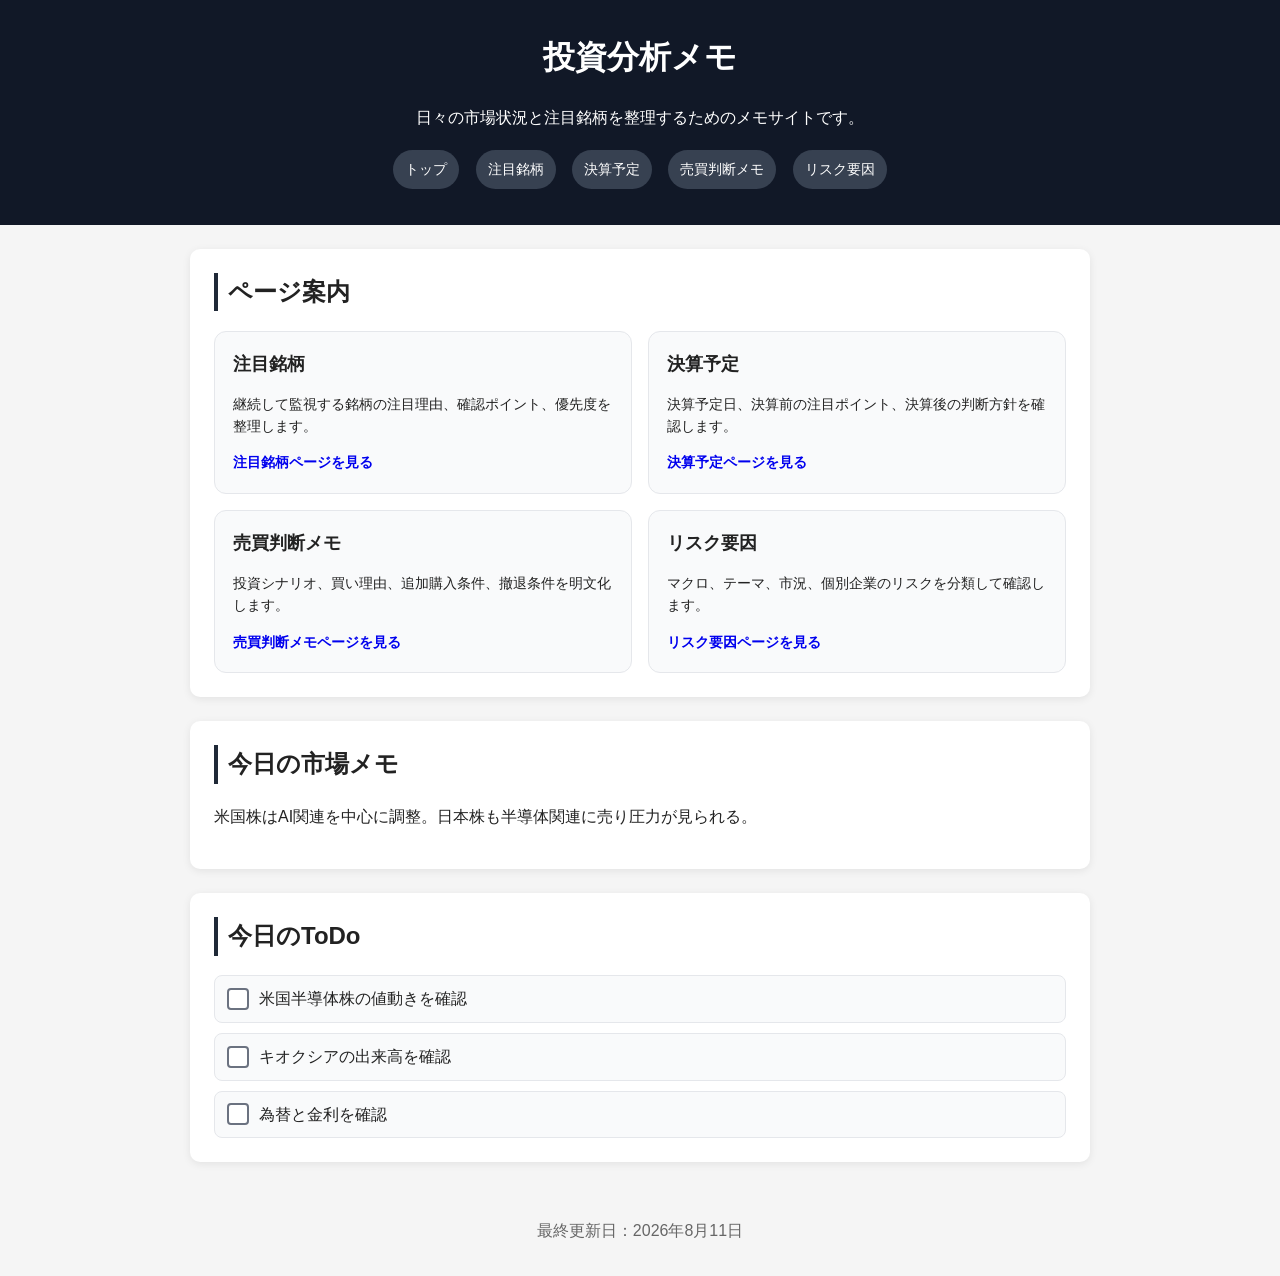
==== commit aea30391: "Improve todo section layout Update the top page todo section with an HTML and CSS checklist-style la" ====
--- a/index.html
+++ b/index.html
@@ -59,11 +59,11 @@
 
 
     <section>
-      <h2>今日のToDo</h2S>
-      <ul>
-        <li>米国半導体株の値動きを確認</li>
-        <li>キオクシアの出来高を確認</li>
-        <li>為替と金利を確認</li>
+      <h2>今日のToDo</h2>
+      <ul class="todo-list">
+        <li><span class="todo-checkbox" aria-hidden="true"></span>米国半導体株の値動きを確認</li>
+        <li><span class="todo-checkbox" aria-hidden="true"></span>キオクシアの出来高を確認</li>
+        <li><span class="todo-checkbox" aria-hidden="true"></span>為替と金利を確認</li>
       </ul>
     </section>
   </main>
--- a/style.css
+++ b/style.css
@@ -164,4 +164,34 @@
   font-size: 14px;
   font-weight: bold;
   text-decoration: none;
-}+}
+
+.todo-list {
+  list-style: none;
+  padding-left: 0;
+  margin-bottom: 0;
+}
+
+.todo-list li {
+  display: flex;
+  align-items: center;
+  gap: 10px;
+  margin-bottom: 10px;
+  padding: 10px 12px;
+  border: 1px solid #e5e7eb;
+  border-radius: 8px;
+  background-color: #f9fafb;
+}
+
+.todo-list li:last-child {
+  margin-bottom: 0;
+}
+
+.todo-checkbox {
+  flex: 0 0 18px;
+  width: 18px;
+  height: 18px;
+  border: 2px solid #6b7280;
+  border-radius: 4px;
+  background-color: white;
+}
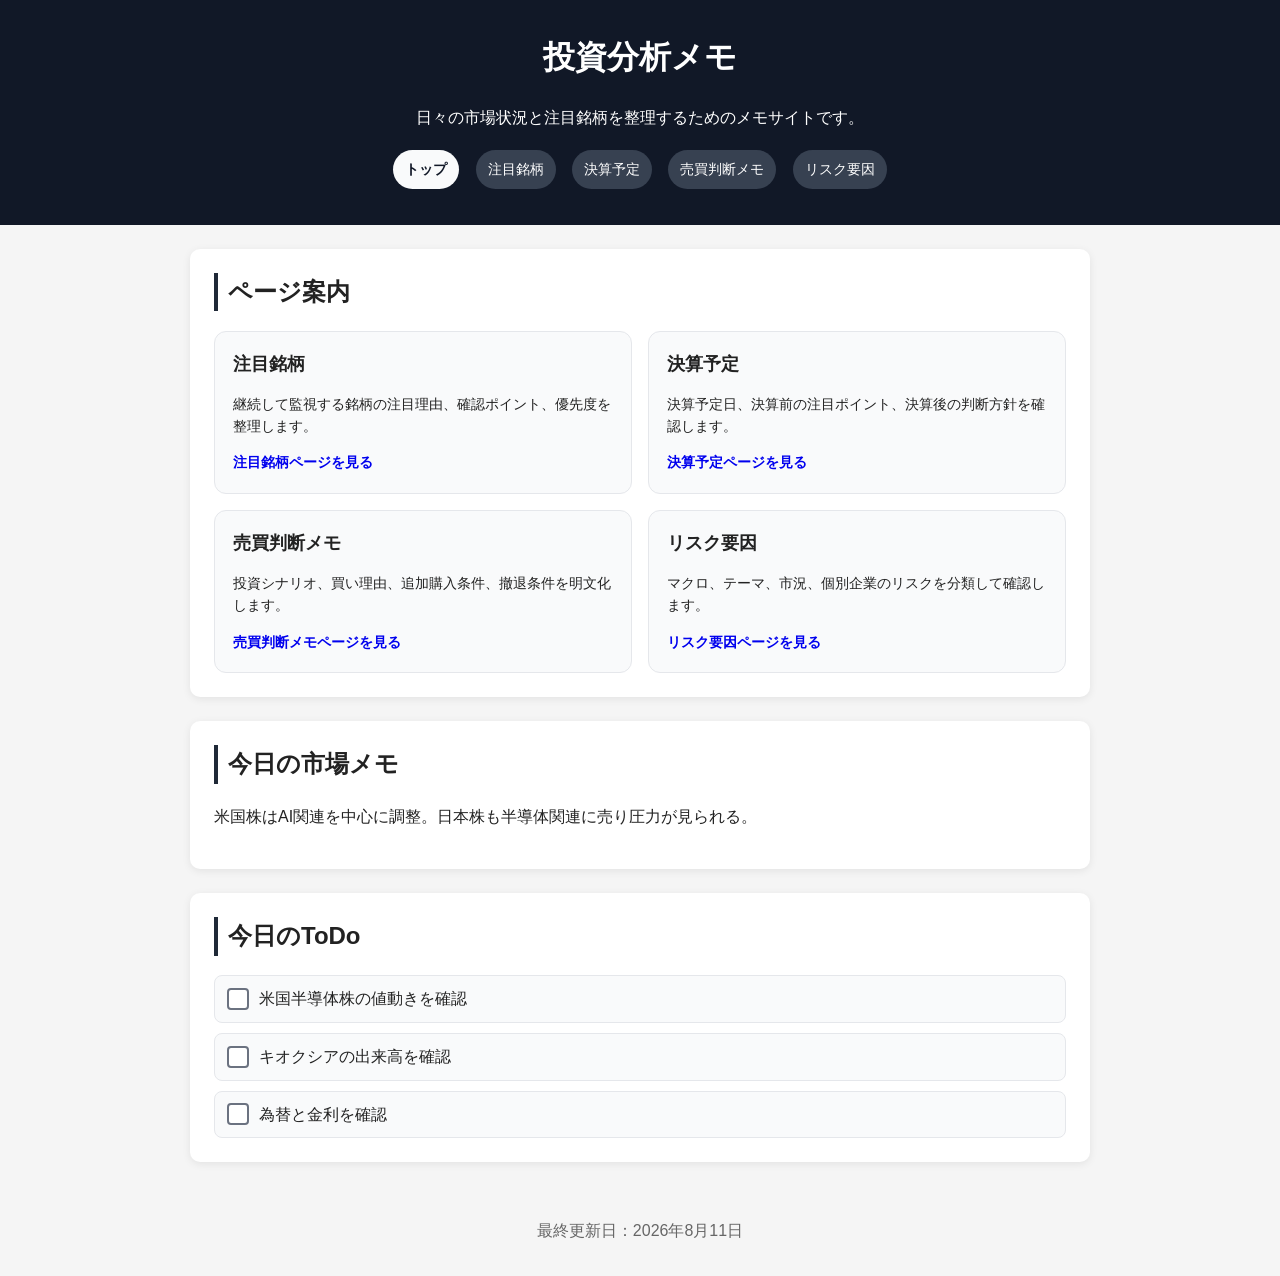
==== commit 311359e9: "Highlight active navigation link Mark the current page in the shared navigation and document the upd" ====
--- a/index.html
+++ b/index.html
@@ -10,7 +10,7 @@
   <h1>投資分析メモ</h1>
   <p>日々の市場状況と注目銘柄を整理するためのメモサイトです。</p>
   <nav>
-    <a href="index.html">トップ</a>
+    <a href="index.html" class="active">トップ</a>
     <a href="stocks.html">注目銘柄</a>
     <a href="earnings.html">決算予定</a>
     <a href="trade-notes.html">売買判断メモ</a>
--- a/style.css
+++ b/style.css
@@ -134,6 +134,12 @@
   background-color: #4b5563;
 }
 
+nav a.active {
+  background-color: #f9fafb;
+  color: #111827;
+  font-weight: bold;
+}
+
 .page-guide {
   display: grid;
   grid-template-columns: 1fr 1fr;
@@ -195,3 +201,31 @@
   border-radius: 4px;
   background-color: white;
 }
+
+.holding-status {
+  white-space: nowrap;
+}
+
+.status-label {
+  display: inline-block;
+  min-width: 52px;
+  padding: 1px 6px;
+  border: 1px solid #e5e7eb;
+  border-radius: 6px;
+  background-color: #fff;
+  color: #4b5563;
+  font-size: 11px;
+  font-weight: normal;
+  line-height: 1.4;
+  text-align: center;
+}
+
+.status-owned {
+  border-color: #d1d5db;
+  color: #374151;
+}
+
+.status-watch {
+  border-color: #e5e7eb;
+  color: #6b7280;
+}
